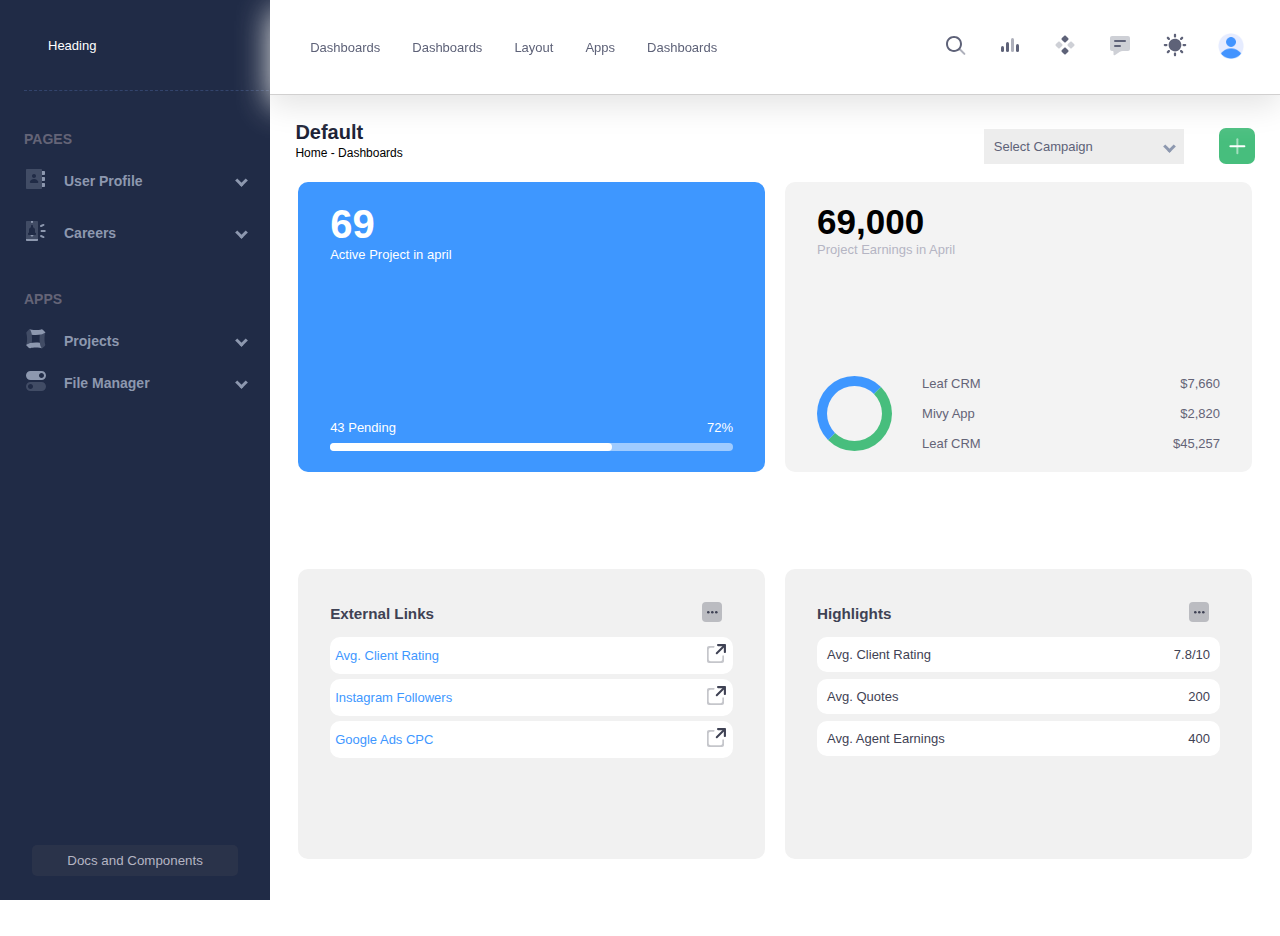
==== index.html @ ec5f85af "commit" ====
<!DOCTYPE html>
<html lang="en">
<head>
    <meta charset="UTF-8">
    <meta http-equiv="X-UA-Compatible" content="IE=edge">
    <meta name="viewport" content="width=device-width, initial-scale=1.0">
    <link rel="stylesheet" href="main.css"> 
    <link rel="stylesheet" href="utility.css">
    <link rel="stylesheet" href="cards.css">
    <title>Document</title>
</head>
<body>
<div class="main">
    <div class="sidebar">
        <div class="sidebar-header">
            Heading<div class="close-side">X</div>
        </div>
        <div class="sidebar-items">
            <div class="sidebar-items set-1">
                <div class="menu-item">
                    <span class="menu-title pt-2">
                        PAGES
                    </span>
                </div>
                <div class="menu-item-outer">
                <div class="menu-item item-1">
                    <span class="menu-icon-1">
                        <svg width="24" height="24" viewBox="0 0 24 24" fill="none" xmlns="http://www.w3.org/2000/svg">
                            <path d="M20 14H18V10H20C20.6 10 21 10.4 21 11V13C21 13.6 20.6 14 20 14ZM21 19V17C21 16.4 20.6 16 20 16H18V20H20C20.6 20 21 19.6 21 19ZM21 7V5C21 4.4 20.6 4 20 4H18V8H20C20.6 8 21 7.6 21 7Z" fill="currentColor"></path>
                            <path opacity="0.3" d="M17 22H3C2.4 22 2 21.6 2 21V3C2 2.4 2.4 2 3 2H17C17.6 2 18 2.4 18 3V21C18 21.6 17.6 22 17 22ZM10 7C8.9 7 8 7.9 8 9C8 10.1 8.9 11 10 11C11.1 11 12 10.1 12 9C12 7.9 11.1 7 10 7ZM13.3 16C14 16 14.5 15.3 14.3 14.7C13.7 13.2 12 12 10.1 12C8.10001 12 6.49999 13.1 5.89999 14.7C5.59999 15.3 6.19999 16 7.39999 16H13.3Z" fill="currentColor"></path>
                        </svg>
                    </span>
                    <span class="menu-title">
                        User Profile
                    </span>
                    <span class="menu-icon-2">
                        <i class="arrow down"></i>
                    </span>
                </div>
                <div class="menu-drop-items-1">
                    <div>Overview</div>
                </div>
                </div>
                <div class="menu-item-outer">
                    <div class="menu-item item-2">
                        <span class="menu-icon-1">
                            <svg width="24" height="24" viewBox="0 0 24 24" fill="none" xmlns="http://www.w3.org/2000/svg">
                                <path opacity="0.3" d="M14 3V20H2V3C2 2.4 2.4 2 3 2H13C13.6 2 14 2.4 14 3ZM11 13V11C11 9.7 10.2 8.59995 9 8.19995V7C9 6.4 8.6 6 8 6C7.4 6 7 6.4 7 7V8.19995C5.8 8.59995 5 9.7 5 11V13C5 13.6 4.6 14 4 14V15C4 15.6 4.4 16 5 16H11C11.6 16 12 15.6 12 15V14C11.4 14 11 13.6 11 13Z" fill="currentColor"></path>
                                <path d="M2 20H14V21C14 21.6 13.6 22 13 22H3C2.4 22 2 21.6 2 21V20ZM9 3V2H7V3C7 3.6 7.4 4 8 4C8.6 4 9 3.6 9 3ZM6.5 16C6.5 16.8 7.2 17.5 8 17.5C8.8 17.5 9.5 16.8 9.5 16H6.5ZM21.7 12C21.7 11.4 21.3 11 20.7 11H17.6C17 11 16.6 11.4 16.6 12C16.6 12.6 17 13 17.6 13H20.7C21.2 13 21.7 12.6 21.7 12ZM17 8C16.6 8 16.2 7.80002 16.1 7.40002C15.9 6.90002 16.1 6.29998 16.6 6.09998L19.1 5C19.6 4.8 20.2 5 20.4 5.5C20.6 6 20.4 6.60005 19.9 6.80005L17.4 7.90002C17.3 8.00002 17.1 8 17 8ZM19.5 19.1C19.4 19.1 19.2 19.1 19.1 19L16.6 17.9C16.1 17.7 15.9 17.1 16.1 16.6C16.3 16.1 16.9 15.9 17.4 16.1L19.9 17.2C20.4 17.4 20.6 18 20.4 18.5C20.2 18.9 19.9 19.1 19.5 19.1Z" fill="currentColor"></path>
                            </svg>
                        </span>
                        <span class="menu-title">
                            Careers
                        </span>
                        <span class="menu-icon-2">
                            <i class="arrow down"></i>
                        </span>
                    </div>
                    <div class="menu-drop-items-1">
                        
                    </div>
                </div>
            </div>
            <div class="sidebar-items set-2">
                <div class="menu-item">
                    <span class="menu-title pt-2">
                        APPS
                    </span>
                </div>
                <div class="menu-item">
                    <span class="menu-icon-1">
                        <svg width="24" height="24" viewBox="0 0 24 24" fill="none" xmlns="http://www.w3.org/2000/svg">
                            <path d="M18 21.6C16.6 20.4 9.1 20.3 6.3 21.2C5.7 21.4 5.1 21.2 4.7 20.8L2 18C4.2 15.8 10.8 15.1 15.8 15.8C16.2 18.3 17 20.5 18 21.6ZM18.8 2.8C18.4 2.4 17.8 2.20001 17.2 2.40001C14.4 3.30001 6.9 3.2 5.5 2C6.8 3.3 7.4 5.5 7.7 7.7C9 7.9 10.3 8 11.7 8C15.8 8 19.8 7.2 21.5 5.5L18.8 2.8Z" fill="currentColor"></path>
                            <path opacity="0.3" d="M21.2 17.3C21.4 17.9 21.2 18.5 20.8 18.9L18 21.6C15.8 19.4 15.1 12.8 15.8 7.8C18.3 7.4 20.4 6.70001 21.5 5.60001C20.4 7.00001 20.2 14.5 21.2 17.3ZM8 11.7C8 9 7.7 4.2 5.5 2L2.8 4.8C2.4 5.2 2.2 5.80001 2.4 6.40001C2.7 7.40001 3.00001 9.2 3.10001 11.7C3.10001 15.5 2.40001 17.6 2.10001 18C3.20001 16.9 5.3 16.2 7.8 15.8C8 14.2 8 12.7 8 11.7Z" fill="currentColor"></path>
                        </svg>
                    </span>
                    <span class="menu-title">
                        Projects
                    </span>
                    <span class="menu-icon-2">
                        <i class="arrow down"></i>
                    </span>
                </div>
                <div class="menu-item">
                    <span class="menu-icon-1">
                        <svg width="24" height="24" viewBox="0 0 24 24" fill="none" xmlns="http://www.w3.org/2000/svg">
                            <path d="M17.5 11H6.5C4 11 2 9 2 6.5C2 4 4 2 6.5 2H17.5C20 2 22 4 22 6.5C22 9 20 11 17.5 11ZM15 6.5C15 7.9 16.1 9 17.5 9C18.9 9 20 7.9 20 6.5C20 5.1 18.9 4 17.5 4C16.1 4 15 5.1 15 6.5Z" fill="currentColor"></path>
                            <path opacity="0.3" d="M17.5 22H6.5C4 22 2 20 2 17.5C2 15 4 13 6.5 13H17.5C20 13 22 15 22 17.5C22 20 20 22 17.5 22ZM4 17.5C4 18.9 5.1 20 6.5 20C7.9 20 9 18.9 9 17.5C9 16.1 7.9 15 6.5 15C5.1 15 4 16.1 4 17.5Z" fill="currentColor"></path>
                        </svg>
                    </span>
                    <span class="menu-title">
                        File Manager
                    </span>
                    <span class="menu-icon-2">
                        <i class="arrow down"></i>
                    </span>
                </div>
            </div>
        </div>
        <div class="sidebar-footer">
            <button>Docs and Components</button>
        </div>
    </div>
<main>
    <nav class="main-header">
        <div class="nav-items">
            <span class="nav-dashboards">
                <a>Dashboards</a>
                <div id="myDropdown" class="dropdown-content">
                    <a>Twitter Campaign</a>
                    <a>Facebook Campaign</a>
                    <a>Adword Campaign</a>
                 </div>
            </span>
            <span>
                <a>Dashboards</a>
            </span>
            <span class="nav-layout">
                <a>Layout</a>
                <div id="myDropdown" class="dropdown-content">
                    <a>Twitter Campaign</a>
                    <a>Facebook Campaign</a>
                    <a>Adword Campaign</a>
                 </div>
            </span>
            <span class="nav-apps">
                <a>Apps</a>
                <div id="myDropdown" class="dropdown-content">
                    <a>Twitter Campaign</a>
                    <a>Facebook Campaign</a>
                    <a>Adword Campaign</a>
                 </div>
            </span>
            <span>
                <a>Dashboards</a>
            </span>
        </div>
        <div class="menu-icon" onclick="openSidebar()">
            <div></div>
            <div></div>
            <div></div>
        </div>
        <div class="nav-icons">
            <span>
                <svg width="24" height="24" viewBox="0 0 24 24" fill="none" xmlns="http://www.w3.org/2000/svg">
                    <rect opacity="0.5" x="17.0365" y="15.1223" width="8.15546" height="2" rx="1" transform="rotate(45 17.0365 15.1223)" fill="currentColor"></rect>
                    <path d="M11 19C6.55556 19 3 15.4444 3 11C3 6.55556 6.55556 3 11 3C15.4444 3 19 6.55556 19 11C19 15.4444 15.4444 19 11 19ZM11 5C7.53333 5 5 7.53333 5 11C5 14.4667 7.53333 17 11 17C14.4667 17 17 14.4667 17 11C17 7.53333 14.4667 5 11 5Z" fill="currentColor"></path>
                </svg>
            </span>
            <span>
                <svg width="24" height="24" viewBox="0 0 24 24" fill="none" xmlns="http://www.w3.org/2000/svg">
                    <rect x="8" y="9" width="3" height="10" rx="1.5" fill="currentColor"></rect>
                    <rect opacity="0.5" x="13" y="5" width="3" height="14" rx="1.5" fill="currentColor"></rect>
                    <rect x="18" y="11" width="3" height="8" rx="1.5" fill="currentColor"></rect>
                    <rect x="3" y="13" width="3" height="6" rx="1.5" fill="currentColor"></rect>
                </svg>
            </span>
            <span>
                <svg width="24" height="24" viewBox="0 0 24 24" fill="none" xmlns="http://www.w3.org/2000/svg">
                    <path d="M11.2929 2.70711C11.6834 2.31658 12.3166 2.31658 12.7071 2.70711L15.2929 5.29289C15.6834 5.68342 15.6834 6.31658 15.2929 6.70711L12.7071 9.29289C12.3166 9.68342 11.6834 9.68342 11.2929 9.29289L8.70711 6.70711C8.31658 6.31658 8.31658 5.68342 8.70711 5.29289L11.2929 2.70711Z" fill="currentColor"></path>
                    <path d="M11.2929 14.7071C11.6834 14.3166 12.3166 14.3166 12.7071 14.7071L15.2929 17.2929C15.6834 17.6834 15.6834 18.3166 15.2929 18.7071L12.7071 21.2929C12.3166 21.6834 11.6834 21.6834 11.2929 21.2929L8.70711 18.7071C8.31658 18.3166 8.31658 17.6834 8.70711 17.2929L11.2929 14.7071Z" fill="currentColor"></path>
                    <path opacity="0.3" d="M5.29289 8.70711C5.68342 8.31658 6.31658 8.31658 6.70711 8.70711L9.29289 11.2929C9.68342 11.6834 9.68342 12.3166 9.29289 12.7071L6.70711 15.2929C6.31658 15.6834 5.68342 15.6834 5.29289 15.2929L2.70711 12.7071C2.31658 12.3166 2.31658 11.6834 2.70711 11.2929L5.29289 8.70711Z" fill="currentColor"></path>
                    <path opacity="0.3" d="M17.2929 8.70711C17.6834 8.31658 18.3166 8.31658 18.7071 8.70711L21.2929 11.2929C21.6834 11.6834 21.6834 12.3166 21.2929 12.7071L18.7071 15.2929C18.3166 15.6834 17.6834 15.6834 17.2929 15.2929L14.7071 12.7071C14.3166 12.3166 14.3166 11.6834 14.7071 11.2929L17.2929 8.70711Z" fill="currentColor"></path>
                </svg>
            </span>
            <span>
                <svg width="24" height="24" viewBox="0 0 24 24" fill="none" xmlns="http://www.w3.org/2000/svg">
                    <path opacity="0.3" d="M20 3H4C2.89543 3 2 3.89543 2 5V16C2 17.1046 2.89543 18 4 18H4.5C5.05228 18 5.5 18.4477 5.5 19V21.5052C5.5 22.1441 6.21212 22.5253 6.74376 22.1708L11.4885 19.0077C12.4741 18.3506 13.6321 18 14.8167 18H20C21.1046 18 22 17.1046 22 16V5C22 3.89543 21.1046 3 20 3Z" fill="currentColor"></path>
                    <rect x="6" y="12" width="7" height="2" rx="1" fill="currentColor"></rect>
                    <rect x="6" y="7" width="12" height="2" rx="1" fill="currentColor"></rect>
                </svg>
            </span>
            <span onclick="myFunction2()" class="dark-mode">
                <svg width="24" height="24" viewBox="0 0 24 24" fill="none" xmlns="http://www.w3.org/2000/svg">
                    <path d="M11.9905 5.62598C10.7293 5.62574 9.49646 5.9995 8.44775 6.69997C7.39903 7.40045 6.58159 8.39619 6.09881 9.56126C5.61603 10.7263 5.48958 12.0084 5.73547 13.2453C5.98135 14.4823 6.58852 15.6185 7.48019 16.5104C8.37186 17.4022 9.50798 18.0096 10.7449 18.2557C11.9818 18.5019 13.2639 18.3757 14.429 17.8931C15.5942 17.4106 16.5901 16.5933 17.2908 15.5448C17.9915 14.4962 18.3655 13.2634 18.3655 12.0023C18.3637 10.3119 17.6916 8.69129 16.4964 7.49593C15.3013 6.30056 13.6808 5.62806 11.9905 5.62598Z" fill="currentColor"></path>
                    <path d="M22.1258 10.8771H20.627C20.3286 10.8771 20.0424 10.9956 19.8314 11.2066C19.6204 11.4176 19.5018 11.7038 19.5018 12.0023C19.5018 12.3007 19.6204 12.5869 19.8314 12.7979C20.0424 13.0089 20.3286 13.1274 20.627 13.1274H22.1258C22.4242 13.1274 22.7104 13.0089 22.9214 12.7979C23.1324 12.5869 23.2509 12.3007 23.2509 12.0023C23.2509 11.7038 23.1324 11.4176 22.9214 11.2066C22.7104 10.9956 22.4242 10.8771 22.1258 10.8771Z" fill="currentColor"></path>
                    <path d="M11.9905 19.4995C11.6923 19.5 11.4064 19.6187 11.1956 19.8296C10.9848 20.0405 10.8663 20.3265 10.866 20.6247V22.1249C10.866 22.4231 10.9845 22.7091 11.1953 22.9199C11.4062 23.1308 11.6922 23.2492 11.9904 23.2492C12.2886 23.2492 12.5746 23.1308 12.7854 22.9199C12.9963 22.7091 13.1147 22.4231 13.1147 22.1249V20.6247C13.1145 20.3265 12.996 20.0406 12.7853 19.8296C12.5745 19.6187 12.2887 19.5 11.9905 19.4995Z" fill="currentColor"></path>
                    <path d="M4.49743 12.0023C4.49718 11.704 4.37865 11.4181 4.16785 11.2072C3.95705 10.9962 3.67119 10.8775 3.37298 10.8771H1.87445C1.57603 10.8771 1.28984 10.9956 1.07883 11.2066C0.867812 11.4176 0.749266 11.7038 0.749266 12.0023C0.749266 12.3007 0.867812 12.5869 1.07883 12.7979C1.28984 13.0089 1.57603 13.1274 1.87445 13.1274H3.37299C3.6712 13.127 3.95706 13.0083 4.16785 12.7973C4.37865 12.5864 4.49718 12.3005 4.49743 12.0023Z" fill="currentColor"></path>
                    <path d="M11.9905 4.50058C12.2887 4.50012 12.5745 4.38141 12.7853 4.17048C12.9961 3.95954 13.1147 3.67361 13.1149 3.3754V1.87521C13.1149 1.57701 12.9965 1.29103 12.7856 1.08017C12.5748 0.869313 12.2888 0.750854 11.9906 0.750854C11.6924 0.750854 11.4064 0.869313 11.1955 1.08017C10.9847 1.29103 10.8662 1.57701 10.8662 1.87521V3.3754C10.8664 3.67359 10.9849 3.95952 11.1957 4.17046C11.4065 4.3814 11.6923 4.50012 11.9905 4.50058Z" fill="currentColor"></path>
                    <path d="M18.8857 6.6972L19.9465 5.63642C20.0512 5.53209 20.1343 5.40813 20.1911 5.27163C20.2479 5.13513 20.2772 4.98877 20.2774 4.84093C20.2775 4.69309 20.2485 4.54667 20.192 4.41006C20.1355 4.27344 20.0526 4.14932 19.948 4.04478C19.8435 3.94024 19.7194 3.85734 19.5828 3.80083C19.4462 3.74432 19.2997 3.71531 19.1519 3.71545C19.0041 3.7156 18.8577 3.7449 18.7212 3.80167C18.5847 3.85845 18.4607 3.94159 18.3564 4.04633L17.2956 5.10714C17.1909 5.21147 17.1077 5.33543 17.0509 5.47194C16.9942 5.60844 16.9649 5.7548 16.9647 5.90264C16.9646 6.05048 16.9936 6.19689 17.0501 6.33351C17.1066 6.47012 17.1895 6.59425 17.294 6.69878C17.3986 6.80332 17.5227 6.88621 17.6593 6.94272C17.7959 6.99923 17.9424 7.02824 18.0902 7.02809C18.238 7.02795 18.3844 6.99865 18.5209 6.94187C18.6574 6.88509 18.7814 6.80195 18.8857 6.6972Z" fill="currentColor"></path>
                    <path d="M18.8855 17.3073C18.7812 17.2026 18.6572 17.1195 18.5207 17.0627C18.3843 17.006 18.2379 16.9767 18.0901 16.9766C17.9423 16.9764 17.7959 17.0055 17.6593 17.062C17.5227 17.1185 17.3986 17.2014 17.2941 17.3059C17.1895 17.4104 17.1067 17.5345 17.0501 17.6711C16.9936 17.8077 16.9646 17.9541 16.9648 18.1019C16.9649 18.2497 16.9942 18.3961 17.0509 18.5326C17.1077 18.6691 17.1908 18.793 17.2955 18.8974L18.3563 19.9582C18.4606 20.0629 18.5846 20.146 18.721 20.2027C18.8575 20.2595 19.0039 20.2887 19.1517 20.2889C19.2995 20.289 19.4459 20.26 19.5825 20.2035C19.7191 20.147 19.8432 20.0641 19.9477 19.9595C20.0523 19.855 20.1351 19.7309 20.1916 19.5943C20.2482 19.4577 20.2772 19.3113 20.277 19.1635C20.2769 19.0157 20.2476 18.8694 20.1909 18.7329C20.1341 18.5964 20.051 18.4724 19.9463 18.3681L18.8855 17.3073Z" fill="currentColor"></path>
                    <path d="M5.09528 17.3072L4.0345 18.368C3.92972 18.4723 3.84655 18.5963 3.78974 18.7328C3.73294 18.8693 3.70362 19.0156 3.70346 19.1635C3.7033 19.3114 3.7323 19.4578 3.78881 19.5944C3.84532 19.7311 3.92822 19.8552 4.03277 19.9598C4.13732 20.0643 4.26147 20.1472 4.3981 20.2037C4.53473 20.2602 4.68117 20.2892 4.82902 20.2891C4.97688 20.2889 5.12325 20.2596 5.25976 20.2028C5.39627 20.146 5.52024 20.0628 5.62456 19.958L6.68536 18.8973C6.79007 18.7929 6.87318 18.6689 6.92993 18.5325C6.98667 18.396 7.01595 18.2496 7.01608 18.1018C7.01621 17.954 6.98719 17.8076 6.93068 17.671C6.87417 17.5344 6.79129 17.4103 6.68676 17.3058C6.58224 17.2012 6.45813 17.1183 6.32153 17.0618C6.18494 17.0053 6.03855 16.9763 5.89073 16.9764C5.74291 16.9766 5.59657 17.0058 5.46007 17.0626C5.32358 17.1193 5.19962 17.2024 5.09528 17.3072Z" fill="currentColor"></path>
                    <path d="M5.09541 6.69715C5.19979 6.8017 5.32374 6.88466 5.4602 6.94128C5.59665 6.9979 5.74292 7.02708 5.89065 7.02714C6.03839 7.0272 6.18469 6.99815 6.32119 6.94164C6.45769 6.88514 6.58171 6.80228 6.68618 6.69782C6.79064 6.59336 6.87349 6.46933 6.93 6.33283C6.9865 6.19633 7.01556 6.05003 7.01549 5.9023C7.01543 5.75457 6.98625 5.60829 6.92963 5.47184C6.87301 5.33539 6.79005 5.21143 6.6855 5.10706L5.6247 4.04626C5.5204 3.94137 5.39643 3.8581 5.25989 3.80121C5.12335 3.74432 4.97692 3.71493 4.82901 3.71472C4.68109 3.71452 4.53458 3.7435 4.39789 3.80001C4.26119 3.85652 4.13699 3.93945 4.03239 4.04404C3.9278 4.14864 3.84487 4.27284 3.78836 4.40954C3.73185 4.54624 3.70287 4.69274 3.70308 4.84066C3.70329 4.98858 3.73268 5.135 3.78957 5.27154C3.84646 5.40808 3.92974 5.53205 4.03462 5.63635L5.09541 6.69715Z" fill="currentColor"></path>  
                </svg>       
                <div id="myDropdown2" class="dropdown-content">
                    <a>Twitter Campaign</a>
                    <a>Facebook Campaign</a>
                    <a>Adword Campaign</a>
                 </div>
            </span>
            <span class="profile-img">
                <img src="./assets/user.png"/>
            </span>
        </div>
    </nav>
    <div class="app-container">
        <div class="app-header">
            <div>
                <h1>Default</h1>
                <p>Home - Dashboards</p>
            </div>
            <div class="app-header-2">
                <div class="select-drp" onclick="myFunction()">
                    Select Campaign
                    <i class="arrow down"></i>
                    <div id="myDropdown" class="dropdown-content">
                        <a>Twitter Campaign</a>
                        <a>Facebook Campaign</a>
                        <a>Adword Campaign</a>
                     </div>
                </div>
                <div class="plus-icon">
                    <svg width="24" height="24" viewBox="0 0 24 24" fill="none" xmlns="http://www.w3.org/2000/svg">
                        <rect opacity="0.5" x="11.364" y="20.364" width="16" height="2" rx="1" transform="rotate(-90 11.364 20.364)" fill="currentColor"></rect>
                        <rect x="4.36396" y="11.364" width="16" height="2" rx="1" fill="currentColor"></rect>
                    </svg>
                </div>
            </div>
        </div>
        <div class="app-content">
            <div class="card first-card">
                <div class="card-heading">
                    <div class="card-heading-num">69</div>
                    <div class="card-heading-text">Active Project in april</div>
                </div>
                <div class="card-content">
                    <div class="flex flex-bet">
                        <div>43 Pending</div> 
                        <div>72%</div>
                    </div>
                    <div class="p-bar">
                        <div></div>
                    </div>
                </div>
            </div>
            <div class="card second-card">
            <div class="scardheader">
                <div>69,000</div>
                <div>Project Earnings in April</div>
            </div>
            <div class="scardfooter">
                <div class="slowerl">
                    <div>

                    </div>
                </div>
                <div class="slowerr">
                    <div>
                        <span>Leaf CRM</span>  
                        <span>$7,660</span>
                    </div>
                    <div>
                        <span> Mivy App </span> 
                        <span>$2,820</span>
                    </div>
                    <div>
                        <span>Leaf CRM</span>  
                        <span>$45,257</span>   
                    </div>
                </div>
            </div>
            </div>
            <div class="card third-card">
                <div class="thead">
                    <h3>External Links</h3>
                    <span>
                    <svg width="24" height="24" viewBox="0 0 24 24" fill="none" xmlns="http://www.w3.org/2000/svg">
                        <rect opacity="0.3" x="2" y="2" width="20" height="20" rx="4" fill="currentColor"></rect>
                        <rect x="11" y="11" width="2.6" height="2.6" rx="1.3" fill="currentColor"></rect>
                        <rect x="15" y="11" width="2.6" height="2.6" rx="1.3" fill="currentColor"></rect>
                        <rect x="7" y="11" width="2.6" height="2.6" rx="1.3" fill="currentColor"></rect>
                    </svg>
                </span>
                </div>
                <div class="tlinks">
                    <div>
                        <a>Avg. Client Rating</a>
                        <span>
                            <svg width="24" height="24" viewBox="0 0 24 24" fill="none" xmlns="http://www.w3.org/2000/svg">
                                <path opacity="0.3" d="M4.7 17.3V7.7C4.7 6.59543 5.59543 5.7 6.7 5.7H9.8C10.2694 5.7 10.65 5.31944 10.65 4.85C10.65 4.38056 10.2694 4 9.8 4H5C3.89543 4 3 4.89543 3 6V19C3 20.1046 3.89543 21 5 21H18C19.1046 21 20 20.1046 20 19V14.2C20 13.7306 19.6194 13.35 19.15 13.35C18.6806 13.35 18.3 13.7306 18.3 14.2V17.3C18.3 18.4046 17.4046 19.3 16.3 19.3H6.7C5.59543 19.3 4.7 18.4046 4.7 17.3Z" fill="currentColor"></path>
                                <rect x="21.9497" y="3.46448" width="13" height="2" rx="1" transform="rotate(135 21.9497 3.46448)" fill="currentColor"></rect>
                                <path d="M19.8284 4.97161L19.8284 9.93937C19.8284 10.5252 20.3033 11 20.8891 11C21.4749 11 21.9497 10.5252 21.9497 9.93937L21.9497 3.05029C21.9497 2.498 21.502 2.05028 20.9497 2.05028L14.0607 2.05027C13.4749 2.05027 13 2.52514 13 3.11094C13 3.69673 13.4749 4.17161 14.0607 4.17161L19.0284 4.17161C19.4702 4.17161 19.8284 4.52978 19.8284 4.97161Z" fill="currentColor"></path>
                            </svg>
                        </span>
                    </div>
                    <div>
                        <a>Instagram Followers</a>
                        <span>
                            <svg width="24" height="24" viewBox="0 0 24 24" fill="none" xmlns="http://www.w3.org/2000/svg">
                                <path opacity="0.3" d="M4.7 17.3V7.7C4.7 6.59543 5.59543 5.7 6.7 5.7H9.8C10.2694 5.7 10.65 5.31944 10.65 4.85C10.65 4.38056 10.2694 4 9.8 4H5C3.89543 4 3 4.89543 3 6V19C3 20.1046 3.89543 21 5 21H18C19.1046 21 20 20.1046 20 19V14.2C20 13.7306 19.6194 13.35 19.15 13.35C18.6806 13.35 18.3 13.7306 18.3 14.2V17.3C18.3 18.4046 17.4046 19.3 16.3 19.3H6.7C5.59543 19.3 4.7 18.4046 4.7 17.3Z" fill="currentColor"></path>
                                <rect x="21.9497" y="3.46448" width="13" height="2" rx="1" transform="rotate(135 21.9497 3.46448)" fill="currentColor"></rect>
                                <path d="M19.8284 4.97161L19.8284 9.93937C19.8284 10.5252 20.3033 11 20.8891 11C21.4749 11 21.9497 10.5252 21.9497 9.93937L21.9497 3.05029C21.9497 2.498 21.502 2.05028 20.9497 2.05028L14.0607 2.05027C13.4749 2.05027 13 2.52514 13 3.11094C13 3.69673 13.4749 4.17161 14.0607 4.17161L19.0284 4.17161C19.4702 4.17161 19.8284 4.52978 19.8284 4.97161Z" fill="currentColor"></path>
                            </svg>
                        </span>
                    </div>
                    <div>
                      <a> Google Ads CPC</a>
                      <span>
                        <svg width="24" height="24" viewBox="0 0 24 24" fill="none" xmlns="http://www.w3.org/2000/svg">
                            <path opacity="0.3" d="M4.7 17.3V7.7C4.7 6.59543 5.59543 5.7 6.7 5.7H9.8C10.2694 5.7 10.65 5.31944 10.65 4.85C10.65 4.38056 10.2694 4 9.8 4H5C3.89543 4 3 4.89543 3 6V19C3 20.1046 3.89543 21 5 21H18C19.1046 21 20 20.1046 20 19V14.2C20 13.7306 19.6194 13.35 19.15 13.35C18.6806 13.35 18.3 13.7306 18.3 14.2V17.3C18.3 18.4046 17.4046 19.3 16.3 19.3H6.7C5.59543 19.3 4.7 18.4046 4.7 17.3Z" fill="currentColor"></path>
                            <rect x="21.9497" y="3.46448" width="13" height="2" rx="1" transform="rotate(135 21.9497 3.46448)" fill="currentColor"></rect>
                            <path d="M19.8284 4.97161L19.8284 9.93937C19.8284 10.5252 20.3033 11 20.8891 11C21.4749 11 21.9497 10.5252 21.9497 9.93937L21.9497 3.05029C21.9497 2.498 21.502 2.05028 20.9497 2.05028L14.0607 2.05027C13.4749 2.05027 13 2.52514 13 3.11094C13 3.69673 13.4749 4.17161 14.0607 4.17161L19.0284 4.17161C19.4702 4.17161 19.8284 4.52978 19.8284 4.97161Z" fill="currentColor"></path>
                        </svg>
                    </span>
                    </div>
                </div>
            </div>
            <div class="card fourth-card">
                <div class="thead">
                    <h3>Highlights</h3>
                    <span>
                    <svg width="24" height="24" viewBox="0 0 24 24" fill="none" xmlns="http://www.w3.org/2000/svg">
                        <rect opacity="0.3" x="2" y="2" width="20" height="20" rx="4" fill="currentColor"></rect>
                        <rect x="11" y="11" width="2.6" height="2.6" rx="1.3" fill="currentColor"></rect>
                        <rect x="15" y="11" width="2.6" height="2.6" rx="1.3" fill="currentColor"></rect>
                        <rect x="7" y="11" width="2.6" height="2.6" rx="1.3" fill="currentColor"></rect>
                    </svg>
                </span>
                </div>
                <div class="tlinks">
                    <div>
                        <a>Avg. Client Rating</a>
                        <span>
                            7.8/10
                        </span>
                    </div>
                    <div>
                        <a>Avg. Quotes</a>
                        <span>
                            200
                        </span>
                    </div>
                    <div>
                      <a>Avg. Agent Earnings</a>
                      <span>
                        400
                    </span>
                    </div>
                </div>
            </div>
        </div>
    </div>
</main>
</div>
<script src="main.js"></script>
</body>
</html>
---- main.css ----
html {
    width: 100%;
    height: 100%;
}

body {
    box-sizing: border-box;
    margin: 0;
    width: 100%;
    height: 100%;
    -webkit-font-smoothing: antialiased;
    -moz-osx-font-smoothing: grayscale;
    font-size: 13px !important;
    font-weight: 400;
    font-family: Inter, Helvetica, "sans-serif";
}

.main {
    height: 100%;
    width: 100%;
    display: flex;
}

main {
    height: 100%;
    width: 100%;
    display: flex;
    flex-direction: column;
}
.main-header {
    height: 12.5%;
    background-color: #FFFFFF;
    box-shadow: 0px 10px 30px 0px #e3e3e3;
    border-bottom: 1px solid rgb(209, 208, 208);
    display: flex;
    justify-content: space-between;
    align-items: center;
    padding-left: 30px;
    padding-right: 30px;
    color: #5E6278;
    position: sticky;
    top: 0;
}

.nav-items {
    display: flex;
    gap: 12px;
}

.nav-items span {
    padding: 10px;
    border-radius: 7px;
    cursor: pointer;
}

.nav-items span:hover {
    background-color: rgb(226, 226, 226);
    color: #3E97FF;
}

.nav-icons {
    display: flex;
    gap: 19px;
}

.nav-icons span {
    cursor: pointer;
    padding: 6px;
}

.nav-icons span:hover {
    background-color: rgb(216, 216, 216);
    border-radius: 5px;
}

.nav-icons span:hover svg {
    color: #3E97FF;
}

.sidebar {
    background-color: #202B46;
    width: 22%;
    position: relative;
    padding-left: 1.5rem;
    padding-right: 1.5rem;
}

.sidebar-header {
    /* position: absolute;
    top: 0;
    right: 0;
    left: 0; */
    height: 10%;
    border-bottom: 1px dashed #33446C;
    width: 100%;
    display: flex;
    align-items: center;
    justify-content: space-between;
    padding: 0 1.5rem;
    color: white;
}

.sidebar-header div {
    margin-right: 30px;
    display: none;
}

.sidebar-footer {
    position: absolute;
    bottom: 0;
    right: 0;
    width: 100%;
    text-align: center;
    padding: 1.5rem 0px;
    background-color:  #202B46;;
}

.sidebar-footer button {
    padding: 0.5rem 2.2rem;
    color: #B5B5C3;
    border: none;
    border-radius: 5px;
    background-color: rgba(63, 66, 84, 0.35);
}


.sidebar-items {
    color: #8D98AF;
    display: grid;
    gap: 15px;
    margin-top: 20px;
}

.menu-icon-1 {
    align-self: center;
    margin-right: 1rem;
}

.menu-icon-2 {
    margin-left: auto;
}

.menu-item {
    display: flex;
    align-items: center;
    cursor: pointer;
}

.menu-title {
    font-weight: 600;
    font-size: 14px;
}

.arrow {
    border: solid #8D98AF;
    border-width: 0 3px 3px 0;
    display: inline-block;
    padding: 3px;
}

.up {
    transform: rotate(-135deg);
    -webkit-transform: rotate(-135deg);
}
  
.down {
    transform: rotate(45deg);
    -webkit-transform: rotate(45deg);
}

.pt-2 {
    color: #646477;
    margin-bottom: 5px;
}

.app-container {
    padding: 2.5%;
    height: 100%;
}

.app-header {
    display: flex;
    justify-content: space-between;
}

.app-header h1 {
    margin: 0;
    color: #181C32;
    font-size: 20px;
}

.app-header p {
    margin-top: 2px;
    font-size: 12px;
}

.app-header-2 {
    display: flex;
    align-items: center;
    justify-content: flex-end;
}

.select-drp {
    position: relative;
    margin-right: 35px;
    width: 180px;
    display: flex;
    justify-content: space-between;
    padding: 10px;
    background: #ededed;
    color: #5E6278;
    cursor: pointer;
}

.select-drp i {
    align-self: center;
}

.plus-icon {
    height: 36px;
    width: 36px;
    border-radius: 7px;
    background-color: #47BE7D;
    color: white;
    display: grid;
    place-items: center;
}

.app-content {
    height: 100%;
    display: flex;
    flex-wrap: wrap;
    justify-content: center;
    margin-top: 10px;
    gap: 20px;
}

.card {
    height: 33%;
    background-color: green;
    width: 42%;
    border-radius: 10px;
    padding: 1.3rem 2rem;
}

.first-card {
    background-color: #3E97FF;
    color: white;
    display: flex;
    flex-direction: column;
    justify-content: space-between;
}

.card-heading-num {
    font-size: 40px;
    font-weight: 600;
}

.menu-drop-items-1  {
    visibility: hidden;
    display: grid;
    gap: 20px;
    margin-top: 10px;
    margin-left: 40px;
    max-height: 0;
    transition: max-height 0.4s ease;
}

.menu-drop-items-1.active {
    visibility: visible;
    max-height: 800px;
    transition: max-height 0.6s;
}

.first-card .p-bar {
    margin-top: 8px;
    background-color: rgba(255, 255, 255, 0.5);
    height: 8px;
    border-radius: 20px;
}

.first-card .p-bar div {
    width: 70%;
    background-color: white;
    border-radius: 20px;
    height: 100%;
}

.flex {
    display: flex;
}

.flex-bet {
    justify-content: space-between;
}


.dark-mode .dropdown-content {
    right: 0;
}

.dark-mode:hover .dropdown-content {
    display: block;
}

.third-card {
    color: #3F4254;
}

.third-card .tlinks div{
    background-color: white;
    padding: 5px;
    margin-bottom: 5px;
    border-radius: 10px;
    display: flex;
    justify-content: space-between;
}

.third-card .tlinks div a{
    color: #3E97FF;
}

.fourth-card {
    color: #3F4254;
}

.fourth-card .tlinks div{
    background-color: white;
    padding: 10px;
    margin-bottom: 7px;
    border-radius: 10px;
    display: flex;
    justify-content: space-between;
}

.fourth-card .tlinks div a{
    
}

.thead {
    display: flex;
    justify-content: space-between;
}

.thead span {
    align-self: center;
    margin-right: 9px;
}

.tlinks a {
    align-self: center;
}

.profile-img img{
    width: 26px;
    height: 26px;
}

.second-card {
    background-color: rgb(243, 243, 243);
    display: flex;
    flex-direction: column;
    justify-content: space-between;
}

.scardheader div:first-child {
    font-size: 35px;
    font-weight: 600;
}   

.scardheader div:nth-child(2){
    color: #B5B5C3;
}

.scardfooter {
    display: flex;
    gap: 30px;
}

.slowerl div {
    height: 55px;
    width: 55px;
    border-bottom: 10px solid #47BE7D;
    border-right: 10px solid #47BE7D;
    border-left: 10px solid #3E97FF;
    border-top: 10px solid #3E97FF;
    border-radius: 50%;
}

.slowerr {
    display: flex;
    flex-direction: column;
    justify-content: space-between;
    width: 100%;
}

.slowerr div {
    display: flex;
    justify-content: space-between;
    color: #646477;
}

@media (max-width: 1200px) {
    .sidebar {
        width: 40%;
    }
}

@media (max-width: 990px) {
    .sidebar {
        position: absolute;
        left: 0;
        top: 0;
        z-index: 10;
        bottom: 0;
        width: 60%;
        display: none;
    }
    
    .nav-items {
        display: none;
    }
    .select-drp {
        margin-right: 12px;
    }
    .app-content {
        gap: 23px;
    }
    .sidebar-header div {
        display: block;
    }
}

@media (max-width: 770px) {
    .card {
        width: 100%;
    }
}
---- utility.css ----
.dropdown {
    position: relative;
    display: inline-block;
}
  
  .dropdown-content {
    display: none;
    position: absolute;
    background-color: #f1f1f1;
    min-width: 160px;
    overflow: auto;
    box-shadow: 0px 8px 16px 0px rgba(0,0,0,0.2);
    z-index: 1;
    top: 100%;
  }
  
  .dropdown-content a {
    color: black;
    padding: 12px 16px;
    text-decoration: none;
    display: block;
  }
  
.dropdown a:hover {background-color: #ddd;}
.show {
    display: block;
}

.select-drp .dropdown-content {
  left: 0;
  width: 100%;
}

.menu-icon {
  display: none;
}

.menu-icon div {
      width: 32px;
      height: 4px;
      background-color: #A1A5B7;
     margin: 5px 0;
}

.nav-dashboards:hover .dropdown-content {
    display: block;
}

.nav-layout:hover .dropdown-content {
  display: block;
}

.nav-apps:hover .dropdown-content {
  display: block;
}

@media (max-width: 990px) {
    .menu-icon {
      display: block;
    }
}
---- cards.css ----
.third-card {
    background-color: rgb(241, 241, 241);
}

.fourth-card {
    background-color: rgb(241, 241, 241);
}
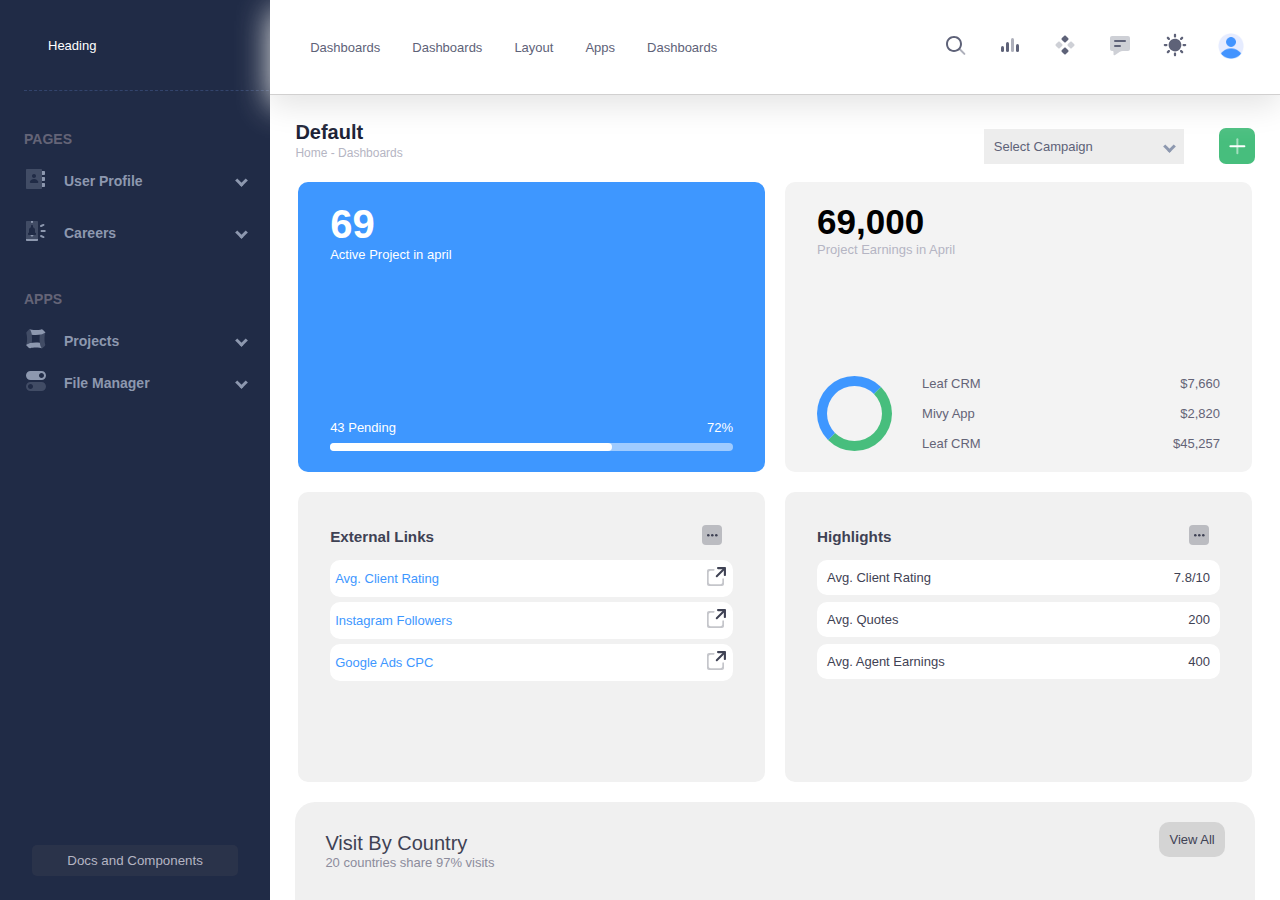
==== commit 636a72d3: "commit" ====
--- a/index.html
+++ b/index.html
@@ -106,7 +106,7 @@
         <div class="nav-items">
             <span class="nav-dashboards">
                 <a>Dashboards</a>
-                <div id="myDropdown" class="dropdown-content">
+                <div id="myDropdown2" class="dropdown-content">
                     <a>Twitter Campaign</a>
                     <a>Facebook Campaign</a>
                     <a>Adword Campaign</a>
@@ -117,7 +117,7 @@
             </span>
             <span class="nav-layout">
                 <a>Layout</a>
-                <div id="myDropdown" class="dropdown-content">
+                <div id="myDropdown3" class="dropdown-content">
                     <a>Twitter Campaign</a>
                     <a>Facebook Campaign</a>
                     <a>Adword Campaign</a>
@@ -125,7 +125,7 @@
             </span>
             <span class="nav-apps">
                 <a>Apps</a>
-                <div id="myDropdown" class="dropdown-content">
+                <div id="myDropdown4" class="dropdown-content">
                     <a>Twitter Campaign</a>
                     <a>Facebook Campaign</a>
                     <a>Adword Campaign</a>
@@ -197,7 +197,7 @@
         <div class="app-header">
             <div>
                 <h1>Default</h1>
-                <p>Home - Dashboards</p>
+                <p>Home  -  Dashboards</p>
             </div>
             <div class="app-header-2">
                 <div class="select-drp" onclick="myFunction()">
@@ -338,6 +338,30 @@
                     </div>
                 </div>
             </div>
+            <div class="big-card">
+                <div class="bcard-header">
+                    <div class="big-card-h-l">
+                        <span>Visit By Country</span> 
+                        <div>20 countries share 97% visits</div>
+                    </div>
+                    <div>
+                        <span class="view-button">
+                            View All
+                        </span>
+                    </div>
+                </div>
+                <div class="bcard-content">
+                <div class="bcard-content-list">
+                    <div class="bcl">
+                        <div>United States</div>
+                        <div>Direct link clicks</div>
+                    </div>
+                    <div>
+                        9,763
+                    </div>
+                </div>
+                </div>
+            </div>
         </div>
     </div>
 </main>
--- a/main.css
+++ b/main.css
@@ -5,6 +5,7 @@
 
 body {
     box-sizing: border-box;
+    overflow: hidden;
     margin: 0;
     width: 100%;
     height: 100%;
@@ -176,11 +177,16 @@
 .app-container {
     padding: 2.5%;
     height: 100%;
+    overflow: scroll;
 }
 
 .app-header {
     display: flex;
     justify-content: space-between;
+}
+
+.app-header p {
+    color: #B5B5C3;
 }
 
 .app-header h1 {
@@ -398,6 +404,58 @@
     display: flex;
     justify-content: space-between;
     color: #646477;
+}
+
+.big-card {
+    height: 40%;
+    width: 100%;
+    background-color: rgb(240, 240, 240);
+    margin-bottom: 30px;
+    padding: 30px;
+    border-radius: 20px;
+    color: #3F4254;
+}
+
+.bcard-header {
+    margin-bottom: 10px;
+    display: flex;
+    justify-content: space-between;
+}
+
+.big-card-h-l span{
+    font-size: 20px;
+}
+.big-card-h-l div{
+    color: #8c8c9c;
+}
+
+.bcard-content-list {
+    border-bottom: 1px solid grey;
+    padding: 20px;
+    display: flex;
+    justify-content: space-between;
+}
+
+.bcard-content-list div:nth-child(2) {
+    align-self: center;
+    color: black;
+    font-size: 16px;
+}
+
+.bcl div:first-child {
+    font-size: 18px;
+}
+
+.bcl div:nth-child(2){
+    margin-top: 5px;
+    color: #8c8c9c;
+}
+
+.view-button {
+    align-self: center;
+    border-radius: 10px;
+    padding: 10px;
+    background-color: rgb(212, 212, 212);
 }
 
 @media (max-width: 1200px) {
